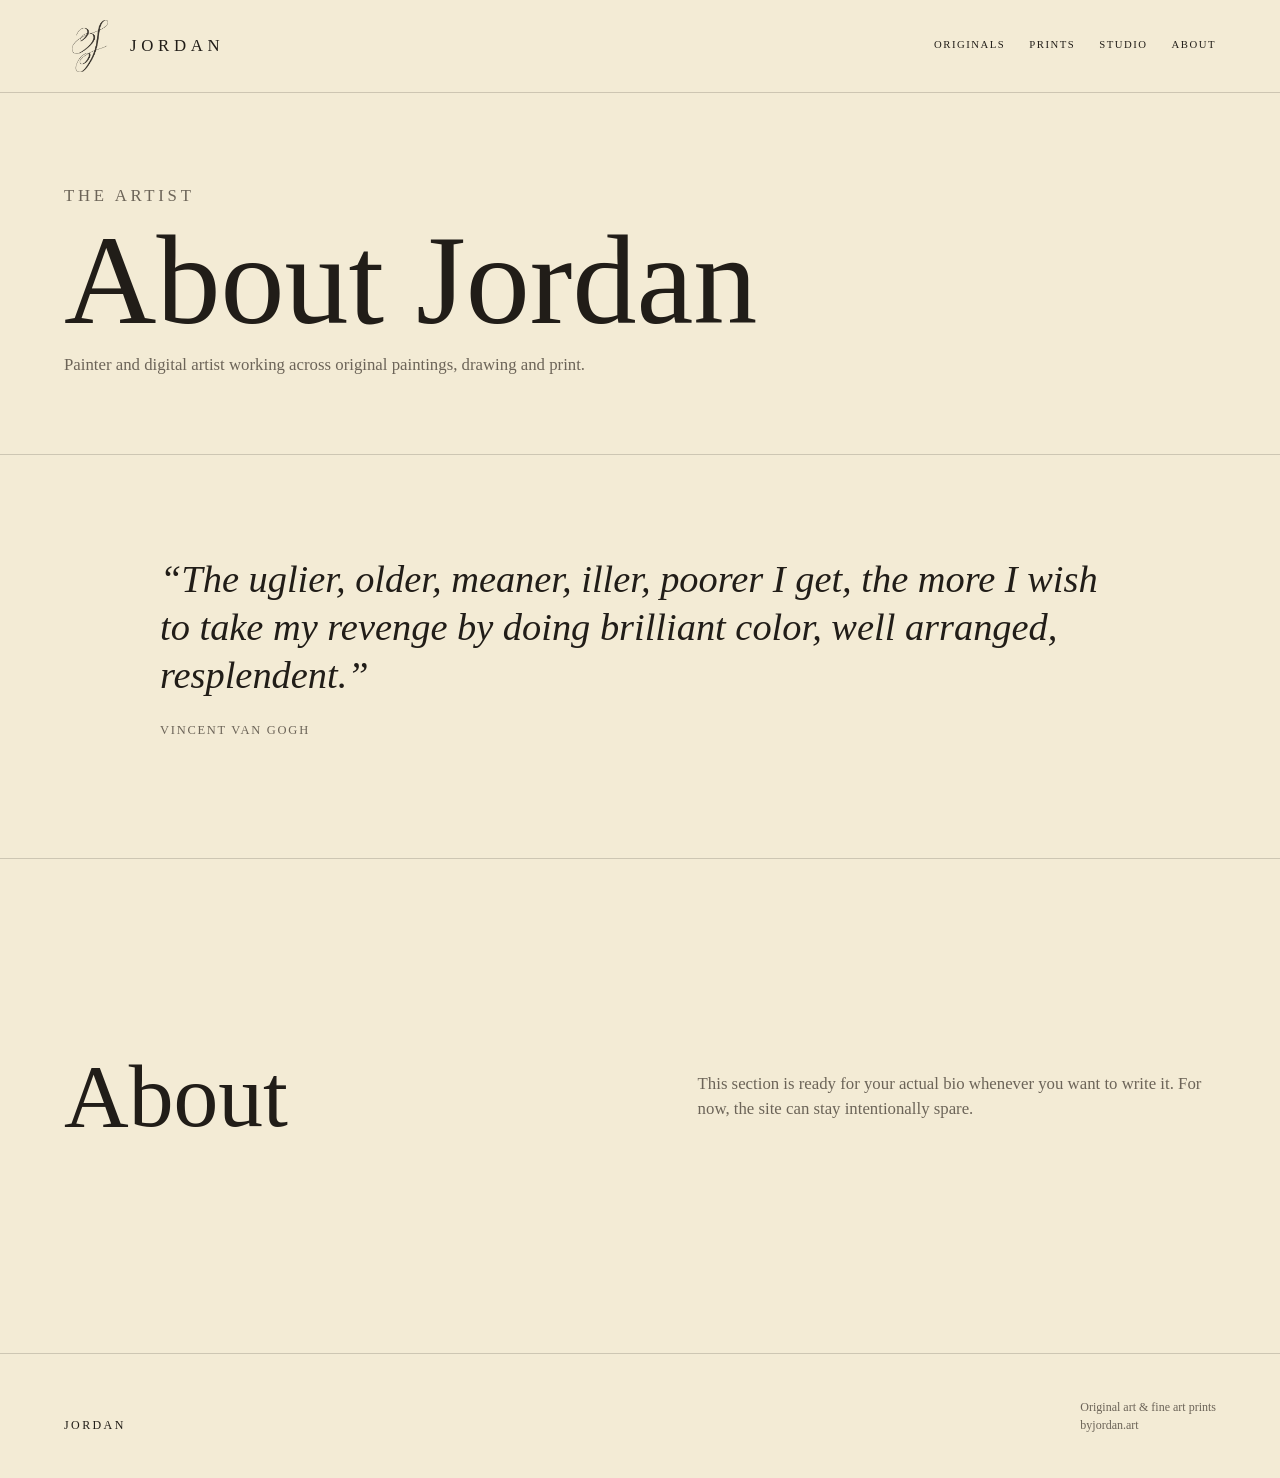
==== about.html @ 113e4c42 "complete website design" ====
<!DOCTYPE html><html lang="en"><head><meta charset="UTF-8"><meta name="viewport" content="width=device-width,initial-scale=1"><title>About — JORDAN</title><link rel="stylesheet" href="style.css"></head><body>

<header class="site-header">
  <a class="brand" href="index.html">
    <img src="assets/jordan-j.png" alt="Jordan monogram">
    <span>JORDAN</span>
  </a>
  <nav>
    <a href="originals.html">Originals</a>
    <a href="prints.html">Prints</a>
    <a href="studio.html">Studio</a>
    <a href="about.html">About</a>
  </nav>
</header>
<main><section class="page-hero"><p class="kicker">The artist</p><h1>About Jordan</h1><p>Painter and digital artist working across original paintings, drawing and print.</p></section>
<section class="section"><p class="quote">“The uglier, older, meaner, iller, poorer I get, the more I wish to take my revenge by doing brilliant color, well arranged, resplendent.”<cite>Vincent van Gogh</cite></p></section>
<section class="section split"><div><h2>About</h2></div><div class="split-copy"><p>This section is ready for your actual bio whenever you want to write it. For now, the site can stay intentionally spare.</p></div></section></main>
<footer>
  <strong>JORDAN</strong>
  <div>Original art & fine art prints<br>byjordan.art</div>
</footer>
</body></html>
---- style.css ----
:root{
  --canvas:#f3ebd5;
  --ink:#211d18;
  --muted:#6c6458;
  --line:rgba(33,29,24,.18);
  --paper:#f7f0df;
}
*{box-sizing:border-box}
html{scroll-behavior:smooth}
body{margin:0;background:var(--canvas);color:var(--ink);font-family:Georgia,"Times New Roman",serif;line-height:1.5}
a{color:inherit}
img{max-width:100%;display:block}
.site-header{position:sticky;top:0;z-index:10;display:flex;align-items:center;justify-content:space-between;gap:28px;padding:20px 5vw;background:rgba(243,235,213,.94);backdrop-filter:blur(8px);border-bottom:1px solid var(--line)}
.brand{display:flex;align-items:center;gap:14px;text-decoration:none}
.brand img{width:52px;height:52px;object-fit:contain}
.brand span{letter-spacing:.28em;font-size:1.05rem}
nav{display:flex;flex-wrap:wrap;justify-content:flex-end;gap:24px}
nav a{text-decoration:none;text-transform:uppercase;letter-spacing:.14em;font-size:.67rem;border-bottom:1px solid transparent;padding-bottom:3px}
nav a:hover{border-color:var(--ink)}
.hero{min-height:78vh;display:grid;grid-template-columns:1.05fr .95fr;gap:7vw;align-items:center;padding:7vh 6vw 9vh;max-width:1500px;margin:auto}
.hero-copy h1{font-size:clamp(5rem,12vw,11rem);line-height:.8;font-weight:400;letter-spacing:.03em;margin:0}
.kicker{text-transform:uppercase;letter-spacing:.22em;font-size:.68rem;color:var(--muted);margin:0 0 18px}
.hero-copy h2{font-size:clamp(1.7rem,3vw,3rem);font-weight:400;line-height:1.1;margin:42px 0 0;max-width:620px}
.tagline{font-style:italic;color:var(--muted);font-size:1.05rem;margin:18px 0 0}
.hero-art img{width:100%;max-height:72vh;object-fit:cover;box-shadow:0 18px 45px rgba(33,29,24,.08)}
.section{padding:100px 5vw 120px;border-top:1px solid var(--line)}
.section-head{display:flex;justify-content:space-between;align-items:end;gap:32px;margin-bottom:52px}
.section-head h2{font-size:clamp(3rem,7vw,6.5rem);font-weight:400;line-height:.9;margin:0}
.section-head p{max-width:420px;color:var(--muted);margin:0}
.grid{display:grid;grid-template-columns:repeat(3,minmax(0,1fr));gap:32px}
.card{text-decoration:none}
.card img{width:100%;aspect-ratio:4/3;object-fit:cover;background:var(--paper)}
.card.portrait img{aspect-ratio:4/5}
.meta{display:flex;justify-content:space-between;gap:15px;margin-top:12px;font-size:.78rem}
.meta span:last-child{color:var(--muted);font-style:italic;text-align:right}
.cta{display:inline-block;margin-top:28px;text-decoration:none;text-transform:uppercase;letter-spacing:.16em;font-size:.68rem;border-bottom:1px solid var(--ink);padding-bottom:4px}
.split{display:grid;grid-template-columns:1fr 1fr;gap:9vw;align-items:center;min-height:55vh}
.split h2{font-size:clamp(3.4rem,7vw,7rem);line-height:.9;font-weight:400;margin:0}
.split-copy{max-width:520px;color:var(--muted);font-size:1.05rem}
.quote{font-size:clamp(1.6rem,3vw,2.7rem);line-height:1.25;font-style:italic;max-width:960px;margin:0 auto}
.quote cite{display:block;margin-top:24px;font-size:.78rem;letter-spacing:.14em;text-transform:uppercase;font-style:normal;color:var(--muted)}
.page-hero{padding:90px 5vw 60px}
.page-hero h1{font-size:clamp(4rem,10vw,9rem);font-weight:400;line-height:.85;margin:0}
.page-hero p{max-width:620px;color:var(--muted);font-size:1.05rem}
.materials{display:grid;grid-template-columns:repeat(2,minmax(0,1fr));gap:28px}
.material{border-top:1px solid var(--line);padding-top:18px}
.material h3{font-weight:400;font-size:1.5rem;margin:0 0 8px}
.material p{margin:0;color:var(--muted)}
footer{display:flex;justify-content:space-between;gap:30px;align-items:end;padding:44px 5vw;border-top:1px solid var(--line);font-size:.75rem;color:var(--muted)}
footer strong{color:var(--ink);letter-spacing:.2em;font-weight:400}
@media(max-width:900px){
  .hero,.split{grid-template-columns:1fr}
  .hero{padding-top:60px}
  .hero-art{order:-1}
  .grid{grid-template-columns:1fr 1fr}
}
@media(max-width:650px){
  .site-header{align-items:flex-start;padding:18px 22px}
  .brand img{width:42px;height:42px}
  .brand span{font-size:.9rem;letter-spacing:.18em}
  nav{gap:12px;max-width:190px}
  nav a{font-size:.56rem}
  .hero,.section,.page-hero{padding-left:24px;padding-right:24px}
  .grid,.materials{grid-template-columns:1fr}
  .section-head{display:block}
  .section-head p{margin-top:20px}
  footer{padding:34px 24px}
}
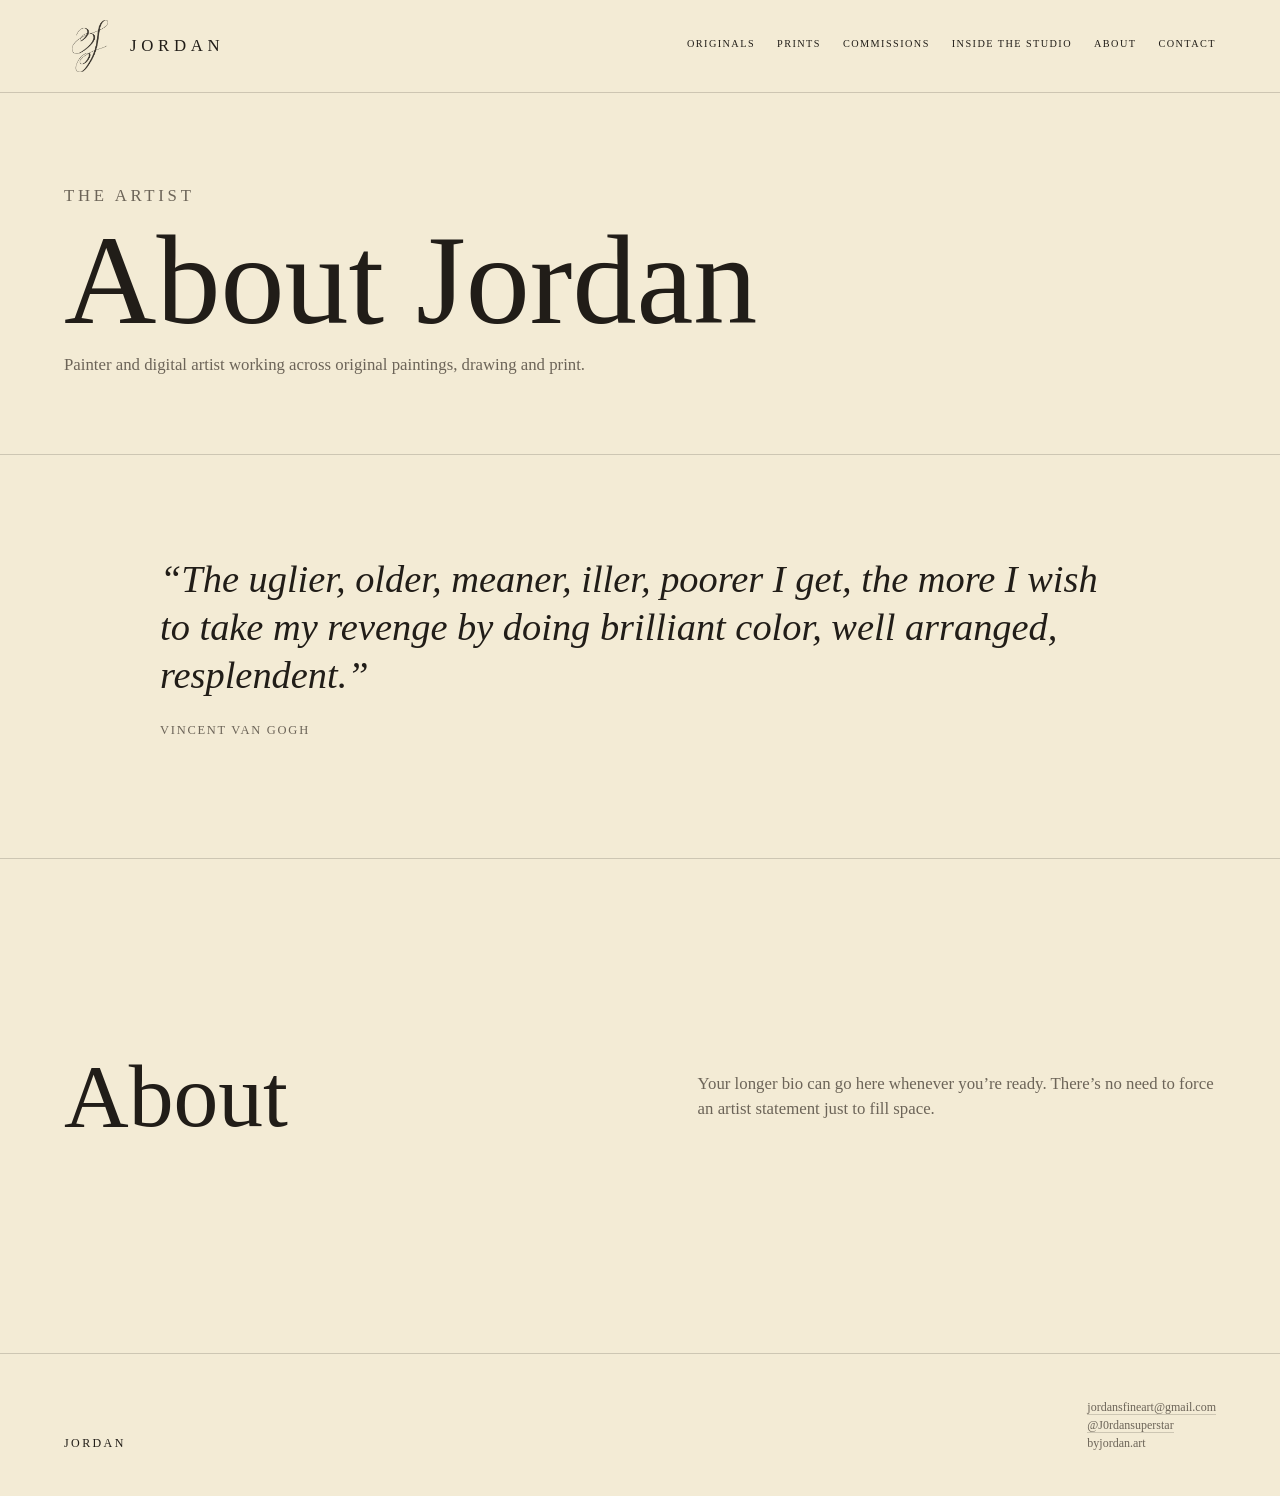
==== commit e3f6d937: "update" ====
--- a/about.html
+++ b/about.html
@@ -1,22 +1,6 @@
-<!DOCTYPE html><html lang="en"><head><meta charset="UTF-8"><meta name="viewport" content="width=device-width,initial-scale=1"><title>About — JORDAN</title><link rel="stylesheet" href="style.css"></head><body>
-
-<header class="site-header">
-  <a class="brand" href="index.html">
-    <img src="assets/jordan-j.png" alt="Jordan monogram">
-    <span>JORDAN</span>
-  </a>
-  <nav>
-    <a href="originals.html">Originals</a>
-    <a href="prints.html">Prints</a>
-    <a href="studio.html">Studio</a>
-    <a href="about.html">About</a>
-  </nav>
-</header>
-<main><section class="page-hero"><p class="kicker">The artist</p><h1>About Jordan</h1><p>Painter and digital artist working across original paintings, drawing and print.</p></section>
+<!DOCTYPE html><html lang="en"><head><meta charset="UTF-8"><meta name="viewport" content="width=device-width,initial-scale=1"><title>About — JORDAN</title><link rel="stylesheet" href="style.css"></head><body><header class="site-header"><a class="brand" href="index.html"><img src="assets/jordan-j.png" alt="Jordan monogram"><span>JORDAN</span></a><nav>
+<a href="originals.html">Originals</a><a href="prints.html">Prints</a><a href="commissions.html">Commissions</a><a href="studio.html">Inside the Studio</a><a href="about.html">About</a><a href="contact.html">Contact</a>
+</nav></header><main>
+<section class="page-hero"><p class="kicker">The artist</p><h1>About Jordan</h1><p>Painter and digital artist working across original paintings, drawing and print.</p></section>
 <section class="section"><p class="quote">“The uglier, older, meaner, iller, poorer I get, the more I wish to take my revenge by doing brilliant color, well arranged, resplendent.”<cite>Vincent van Gogh</cite></p></section>
-<section class="section split"><div><h2>About</h2></div><div class="split-copy"><p>This section is ready for your actual bio whenever you want to write it. For now, the site can stay intentionally spare.</p></div></section></main>
-<footer>
-  <strong>JORDAN</strong>
-  <div>Original art & fine art prints<br>byjordan.art</div>
-</footer>
-</body></html>+<section class="section split"><div><h2>About</h2></div><div class="split-copy"><p>Your longer bio can go here whenever you’re ready. There’s no need to force an artist statement just to fill space.</p></div></section></main><footer><strong>JORDAN</strong><div><a href="mailto:jordansfineart@gmail.com">jordansfineart@gmail.com</a><br><a href="https://www.instagram.com/J0rdansuperstar/" target="_blank" rel="noopener">@J0rdansuperstar</a><br>byjordan.art</div></footer></body></html>
--- a/style.css
+++ b/style.css
@@ -1,69 +1,20 @@
 
-:root{
-  --canvas:#f3ebd5;
-  --ink:#211d18;
-  --muted:#6c6458;
-  --line:rgba(33,29,24,.18);
-  --paper:#f7f0df;
-}
-*{box-sizing:border-box}
-html{scroll-behavior:smooth}
-body{margin:0;background:var(--canvas);color:var(--ink);font-family:Georgia,"Times New Roman",serif;line-height:1.5}
-a{color:inherit}
-img{max-width:100%;display:block}
+:root{--canvas:#f3ebd5;--ink:#211d18;--muted:#6c6458;--line:rgba(33,29,24,.18);--paper:#f7f0df;--sold:#7b4d42}
+*{box-sizing:border-box}html{scroll-behavior:smooth}body{margin:0;background:var(--canvas);color:var(--ink);font-family:Georgia,"Times New Roman",serif;line-height:1.5}a{color:inherit}img{max-width:100%;display:block}
 .site-header{position:sticky;top:0;z-index:10;display:flex;align-items:center;justify-content:space-between;gap:28px;padding:20px 5vw;background:rgba(243,235,213,.94);backdrop-filter:blur(8px);border-bottom:1px solid var(--line)}
-.brand{display:flex;align-items:center;gap:14px;text-decoration:none}
-.brand img{width:52px;height:52px;object-fit:contain}
-.brand span{letter-spacing:.28em;font-size:1.05rem}
-nav{display:flex;flex-wrap:wrap;justify-content:flex-end;gap:24px}
-nav a{text-decoration:none;text-transform:uppercase;letter-spacing:.14em;font-size:.67rem;border-bottom:1px solid transparent;padding-bottom:3px}
-nav a:hover{border-color:var(--ink)}
-.hero{min-height:78vh;display:grid;grid-template-columns:1.05fr .95fr;gap:7vw;align-items:center;padding:7vh 6vw 9vh;max-width:1500px;margin:auto}
-.hero-copy h1{font-size:clamp(5rem,12vw,11rem);line-height:.8;font-weight:400;letter-spacing:.03em;margin:0}
-.kicker{text-transform:uppercase;letter-spacing:.22em;font-size:.68rem;color:var(--muted);margin:0 0 18px}
-.hero-copy h2{font-size:clamp(1.7rem,3vw,3rem);font-weight:400;line-height:1.1;margin:42px 0 0;max-width:620px}
-.tagline{font-style:italic;color:var(--muted);font-size:1.05rem;margin:18px 0 0}
-.hero-art img{width:100%;max-height:72vh;object-fit:cover;box-shadow:0 18px 45px rgba(33,29,24,.08)}
-.section{padding:100px 5vw 120px;border-top:1px solid var(--line)}
-.section-head{display:flex;justify-content:space-between;align-items:end;gap:32px;margin-bottom:52px}
-.section-head h2{font-size:clamp(3rem,7vw,6.5rem);font-weight:400;line-height:.9;margin:0}
-.section-head p{max-width:420px;color:var(--muted);margin:0}
-.grid{display:grid;grid-template-columns:repeat(3,minmax(0,1fr));gap:32px}
-.card{text-decoration:none}
-.card img{width:100%;aspect-ratio:4/3;object-fit:cover;background:var(--paper)}
-.card.portrait img{aspect-ratio:4/5}
-.meta{display:flex;justify-content:space-between;gap:15px;margin-top:12px;font-size:.78rem}
-.meta span:last-child{color:var(--muted);font-style:italic;text-align:right}
-.cta{display:inline-block;margin-top:28px;text-decoration:none;text-transform:uppercase;letter-spacing:.16em;font-size:.68rem;border-bottom:1px solid var(--ink);padding-bottom:4px}
-.split{display:grid;grid-template-columns:1fr 1fr;gap:9vw;align-items:center;min-height:55vh}
-.split h2{font-size:clamp(3.4rem,7vw,7rem);line-height:.9;font-weight:400;margin:0}
-.split-copy{max-width:520px;color:var(--muted);font-size:1.05rem}
-.quote{font-size:clamp(1.6rem,3vw,2.7rem);line-height:1.25;font-style:italic;max-width:960px;margin:0 auto}
-.quote cite{display:block;margin-top:24px;font-size:.78rem;letter-spacing:.14em;text-transform:uppercase;font-style:normal;color:var(--muted)}
-.page-hero{padding:90px 5vw 60px}
-.page-hero h1{font-size:clamp(4rem,10vw,9rem);font-weight:400;line-height:.85;margin:0}
-.page-hero p{max-width:620px;color:var(--muted);font-size:1.05rem}
-.materials{display:grid;grid-template-columns:repeat(2,minmax(0,1fr));gap:28px}
-.material{border-top:1px solid var(--line);padding-top:18px}
-.material h3{font-weight:400;font-size:1.5rem;margin:0 0 8px}
-.material p{margin:0;color:var(--muted)}
-footer{display:flex;justify-content:space-between;gap:30px;align-items:end;padding:44px 5vw;border-top:1px solid var(--line);font-size:.75rem;color:var(--muted)}
-footer strong{color:var(--ink);letter-spacing:.2em;font-weight:400}
-@media(max-width:900px){
-  .hero,.split{grid-template-columns:1fr}
-  .hero{padding-top:60px}
-  .hero-art{order:-1}
-  .grid{grid-template-columns:1fr 1fr}
-}
-@media(max-width:650px){
-  .site-header{align-items:flex-start;padding:18px 22px}
-  .brand img{width:42px;height:42px}
-  .brand span{font-size:.9rem;letter-spacing:.18em}
-  nav{gap:12px;max-width:190px}
-  nav a{font-size:.56rem}
-  .hero,.section,.page-hero{padding-left:24px;padding-right:24px}
-  .grid,.materials{grid-template-columns:1fr}
-  .section-head{display:block}
-  .section-head p{margin-top:20px}
-  footer{padding:34px 24px}
-}
+.brand{display:flex;align-items:center;gap:14px;text-decoration:none}.brand img{width:52px;height:52px;object-fit:contain}.brand span{letter-spacing:.28em;font-size:1.05rem}
+nav{display:flex;flex-wrap:wrap;justify-content:flex-end;gap:22px}nav a{text-decoration:none;text-transform:uppercase;letter-spacing:.14em;font-size:.64rem;border-bottom:1px solid transparent;padding-bottom:3px}nav a:hover{border-color:var(--ink)}
+.hero{min-height:78vh;display:grid;grid-template-columns:.9fr 1.1fr;gap:7vw;align-items:center;padding:7vh 6vw 9vh;max-width:1550px;margin:auto}.hero-copy h1{font-size:clamp(5rem,12vw,11rem);line-height:.8;font-weight:400;letter-spacing:.03em;margin:0}
+.kicker{text-transform:uppercase;letter-spacing:.22em;font-size:.68rem;color:var(--muted);margin:0 0 18px}.hero-copy h2{font-size:clamp(1.7rem,3vw,3rem);font-weight:400;line-height:1.1;margin:42px 0 0;max-width:620px}.tagline{font-style:italic;color:var(--muted);font-size:1.05rem;margin:18px 0 0}.hero-art img{width:100%;max-height:76vh;object-fit:contain}
+.section{padding:100px 5vw 120px;border-top:1px solid var(--line)}.section-head{display:flex;justify-content:space-between;align-items:end;gap:32px;margin-bottom:52px}.section-head h2{font-size:clamp(3rem,7vw,6.5rem);font-weight:400;line-height:.9;margin:0}.section-head p{max-width:460px;color:var(--muted);margin:0}
+.grid{display:grid;grid-template-columns:repeat(3,minmax(0,1fr));gap:36px 32px}.card img{width:100%;aspect-ratio:4/3;object-fit:cover;background:var(--paper)}.card.portrait img{aspect-ratio:4/5}.card.tall img{aspect-ratio:2/3}
+.meta{margin-top:12px;font-size:.8rem}.meta-line{display:flex;justify-content:space-between;gap:16px}.meta-line+.meta-line{margin-top:4px}.detail{color:var(--muted)}.status{font-style:italic}.sold{color:var(--sold)}
+.inquiry,.cta{display:inline-block;margin-top:12px;text-decoration:none;text-transform:uppercase;letter-spacing:.14em;font-size:.66rem;border-bottom:1px solid var(--ink);padding-bottom:4px}
+.split{display:grid;grid-template-columns:1fr 1fr;gap:9vw;align-items:center;min-height:55vh}.split h2{font-size:clamp(3.4rem,7vw,7rem);line-height:.9;font-weight:400;margin:0}.split-copy{max-width:560px;color:var(--muted);font-size:1.05rem}
+.page-hero{padding:90px 5vw 60px}.page-hero h1{font-size:clamp(4rem,10vw,9rem);font-weight:400;line-height:.85;margin:0}.page-hero p{max-width:690px;color:var(--muted);font-size:1.05rem}
+.materials{display:grid;grid-template-columns:repeat(2,minmax(0,1fr));gap:36px 50px}.material{border-top:1px solid var(--line);padding-top:18px}.material h3{font-weight:400;font-size:1.65rem;margin:0 0 10px}.material p,.material ul{color:var(--muted)}.note{font-style:italic}
+.quote{font-size:clamp(1.6rem,3vw,2.7rem);line-height:1.25;font-style:italic;max-width:960px;margin:0 auto}.quote cite{display:block;margin-top:24px;font-size:.78rem;letter-spacing:.14em;text-transform:uppercase;font-style:normal;color:var(--muted)}
+.contact-box{max-width:780px;border-top:1px solid var(--line);padding-top:28px}.contact-box h2{font-size:clamp(2.8rem,6vw,5.5rem);font-weight:400;line-height:.95;margin:0 0 24px}.contact-links{display:flex;gap:26px;flex-wrap:wrap;margin-top:26px}.contact-links a{text-decoration:none;border-bottom:1px solid var(--ink);padding-bottom:4px}
+footer{display:flex;justify-content:space-between;gap:30px;align-items:end;padding:44px 5vw;border-top:1px solid var(--line);font-size:.75rem;color:var(--muted)}footer strong{color:var(--ink);letter-spacing:.2em;font-weight:400}footer a{text-decoration:none;border-bottom:1px solid var(--line)}
+@media(max-width:1000px){.hero,.split{grid-template-columns:1fr}.hero-art{order:-1}.grid{grid-template-columns:1fr 1fr}}
+@media(max-width:700px){.site-header{align-items:flex-start;padding:18px 22px}.brand img{width:42px;height:42px}.brand span{font-size:.9rem;letter-spacing:.18em}nav{gap:11px;max-width:230px}nav a{font-size:.54rem}.hero,.section,.page-hero{padding-left:24px;padding-right:24px}.grid,.materials{grid-template-columns:1fr}.section-head{display:block}.section-head p{margin-top:20px}footer{padding:34px 24px}}
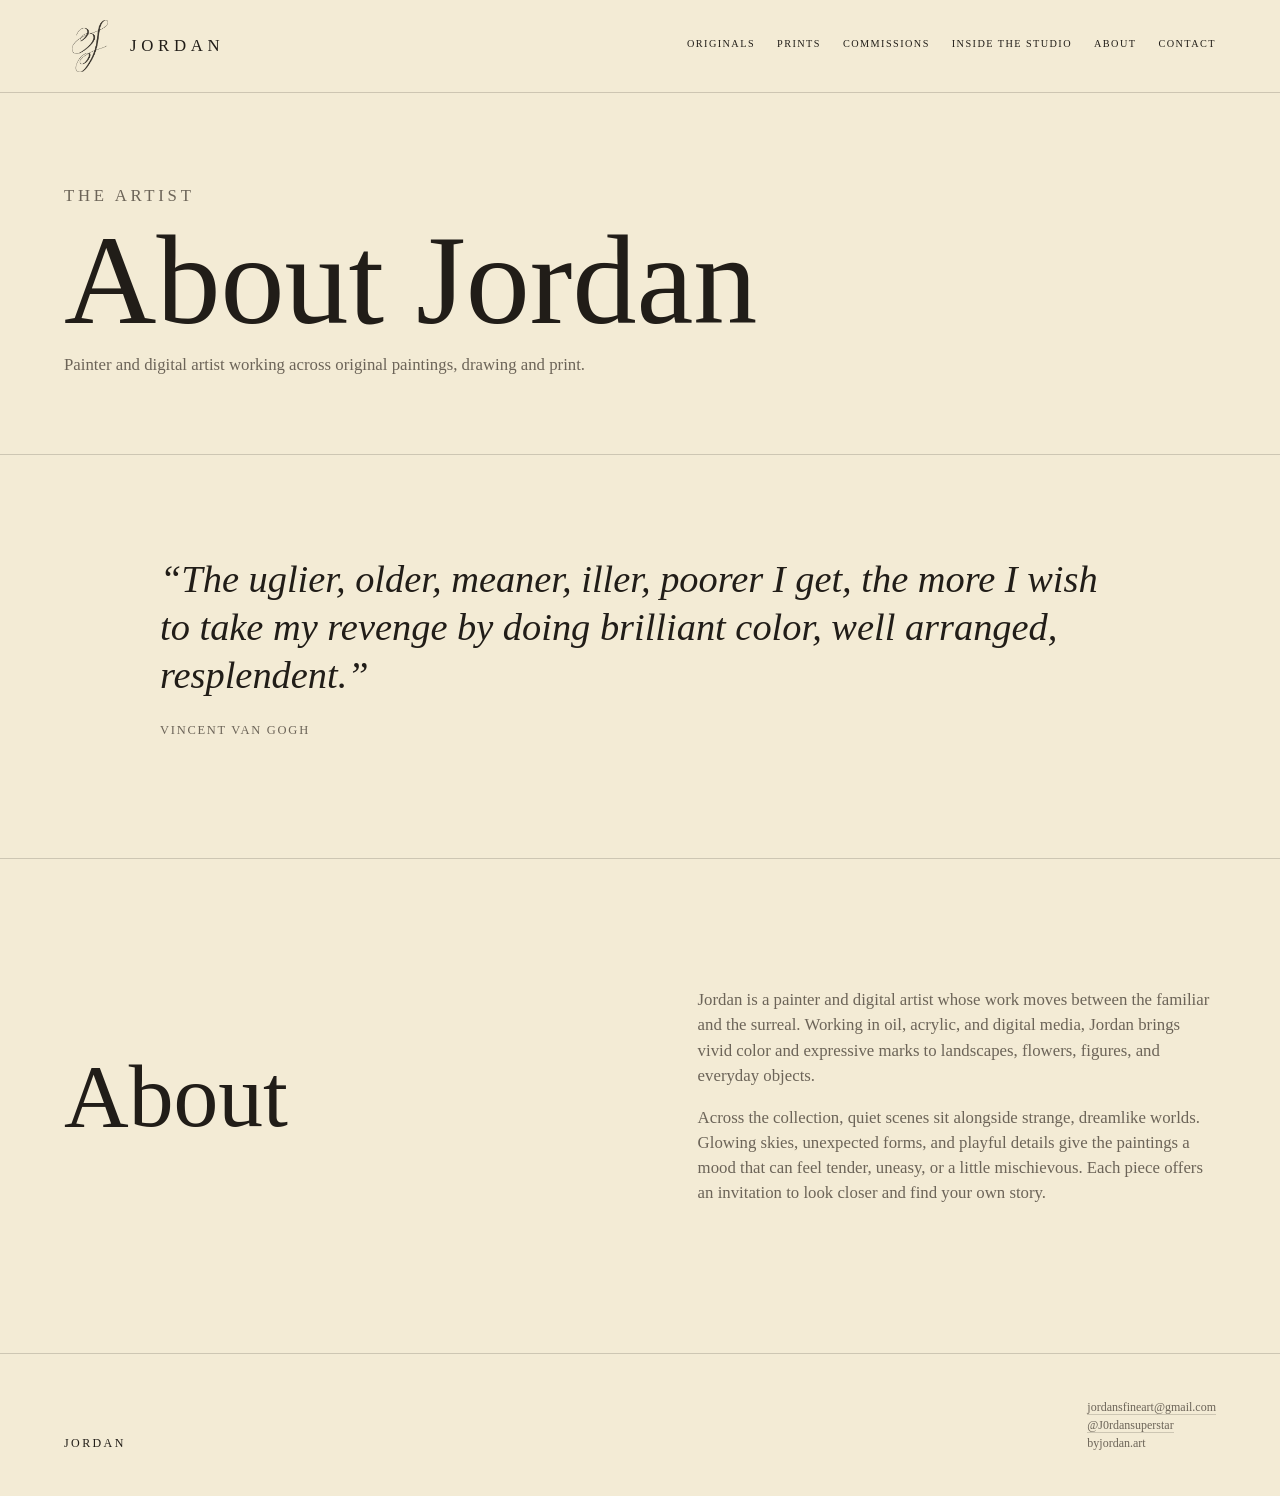
==== commit 355bd48d: "Replace About placeholder with artist bio" ====
--- a/about.html
+++ b/about.html
@@ -3,4 +3,4 @@
 </nav></header><main>
 <section class="page-hero"><p class="kicker">The artist</p><h1>About Jordan</h1><p>Painter and digital artist working across original paintings, drawing and print.</p></section>
 <section class="section"><p class="quote">“The uglier, older, meaner, iller, poorer I get, the more I wish to take my revenge by doing brilliant color, well arranged, resplendent.”<cite>Vincent van Gogh</cite></p></section>
-<section class="section split"><div><h2>About</h2></div><div class="split-copy"><p>Your longer bio can go here whenever you’re ready. There’s no need to force an artist statement just to fill space.</p></div></section></main><footer><strong>JORDAN</strong><div><a href="mailto:jordansfineart@gmail.com">jordansfineart@gmail.com</a><br><a href="https://www.instagram.com/J0rdansuperstar/" target="_blank" rel="noopener">@J0rdansuperstar</a><br>byjordan.art</div></footer></body></html>+<section class="section split"><div><h2>About</h2></div><div class="split-copy"><p>Jordan is a painter and digital artist whose work moves between the familiar and the surreal. Working in oil, acrylic, and digital media, Jordan brings vivid color and expressive marks to landscapes, flowers, figures, and everyday objects.</p><p>Across the collection, quiet scenes sit alongside strange, dreamlike worlds. Glowing skies, unexpected forms, and playful details give the paintings a mood that can feel tender, uneasy, or a little mischievous. Each piece offers an invitation to look closer and find your own story.</p></div></section></main><footer><strong>JORDAN</strong><div><a href="mailto:jordansfineart@gmail.com">jordansfineart@gmail.com</a><br><a href="https://www.instagram.com/J0rdansuperstar/" target="_blank" rel="noopener">@J0rdansuperstar</a><br>byjordan.art</div></footer></body></html>
